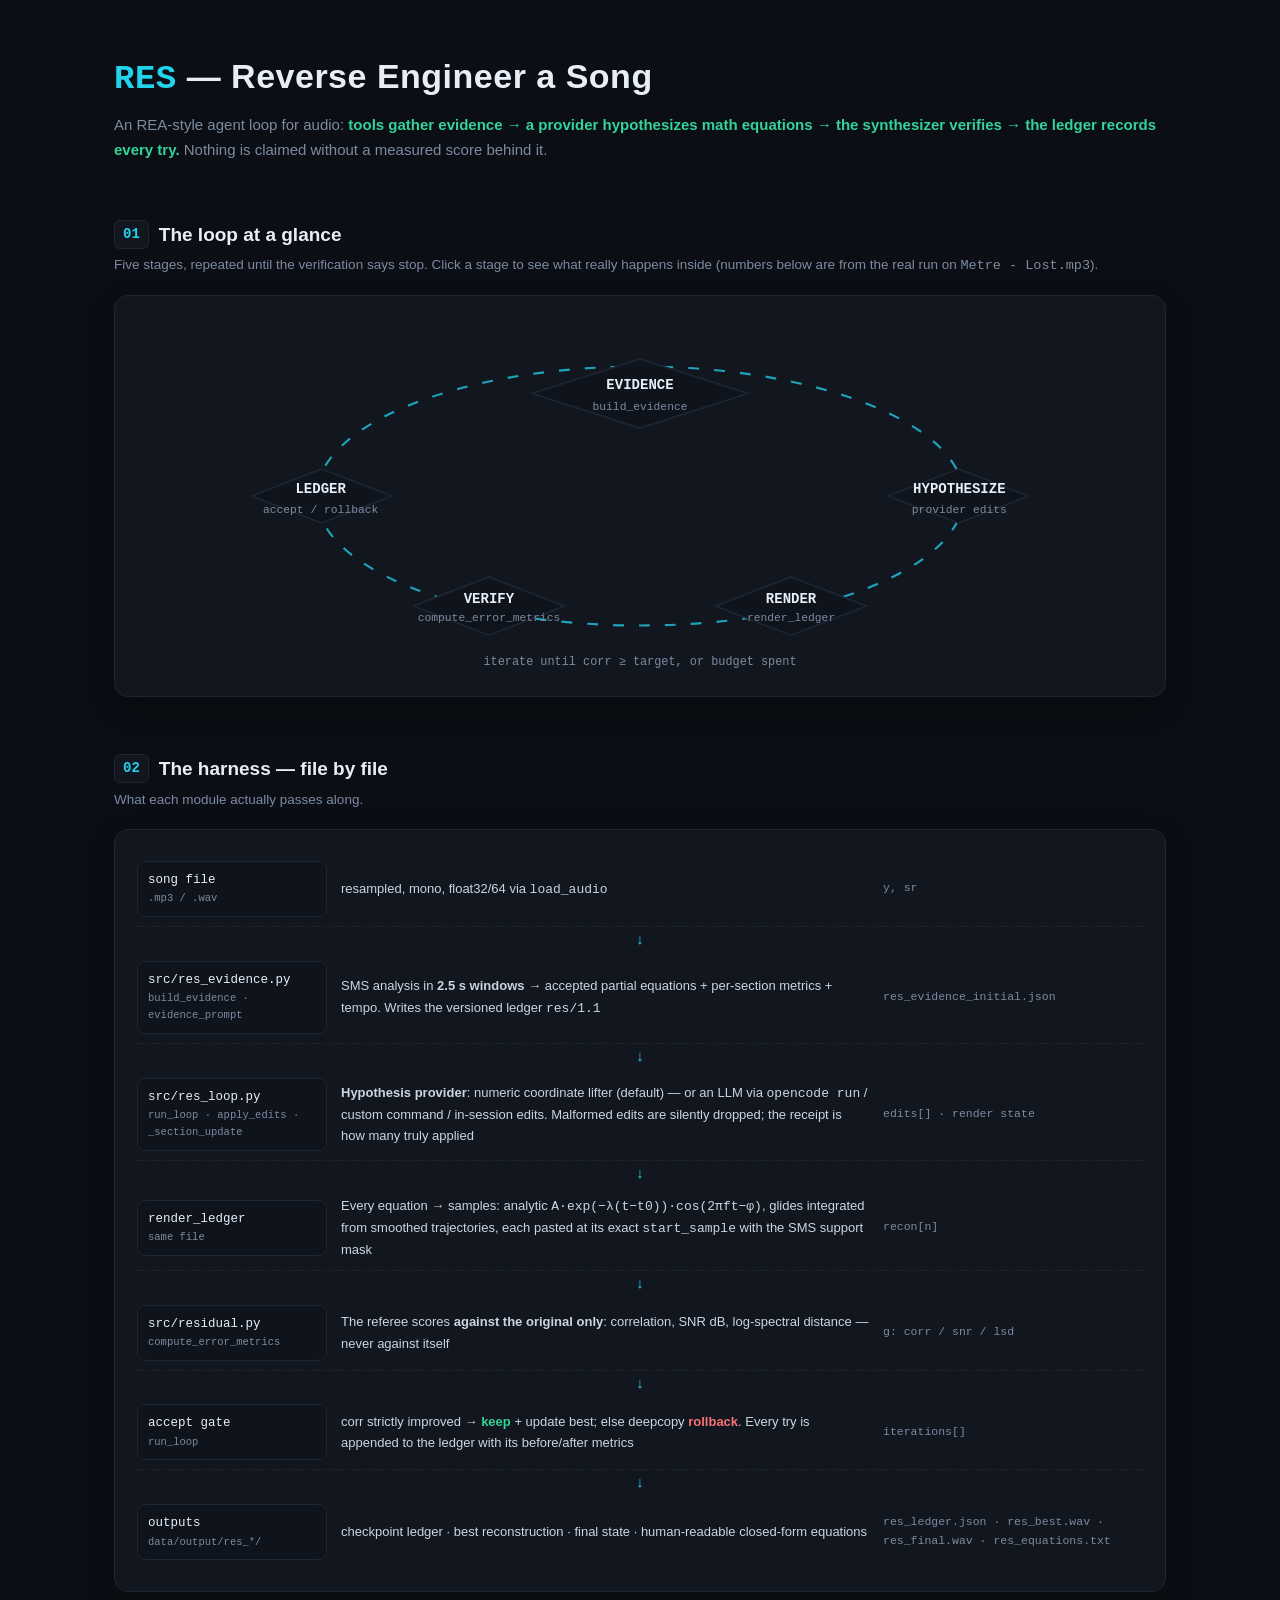
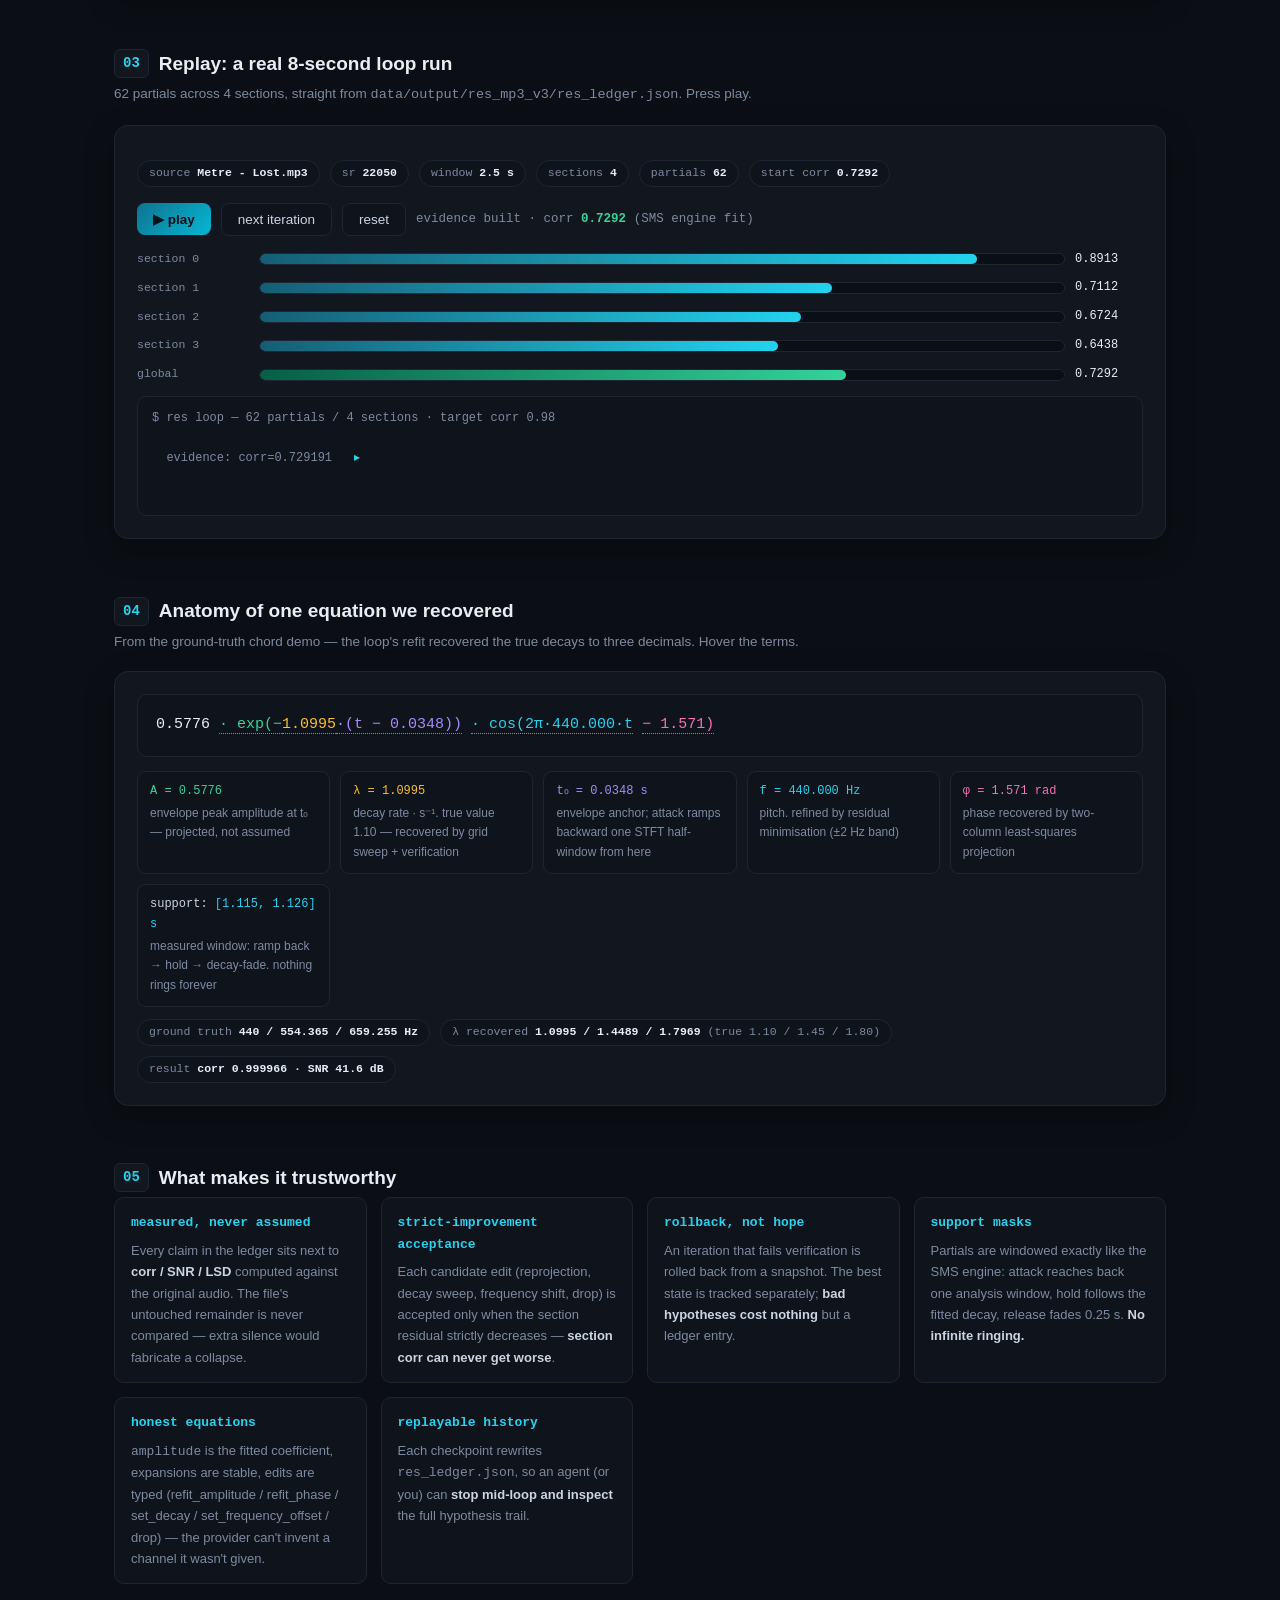
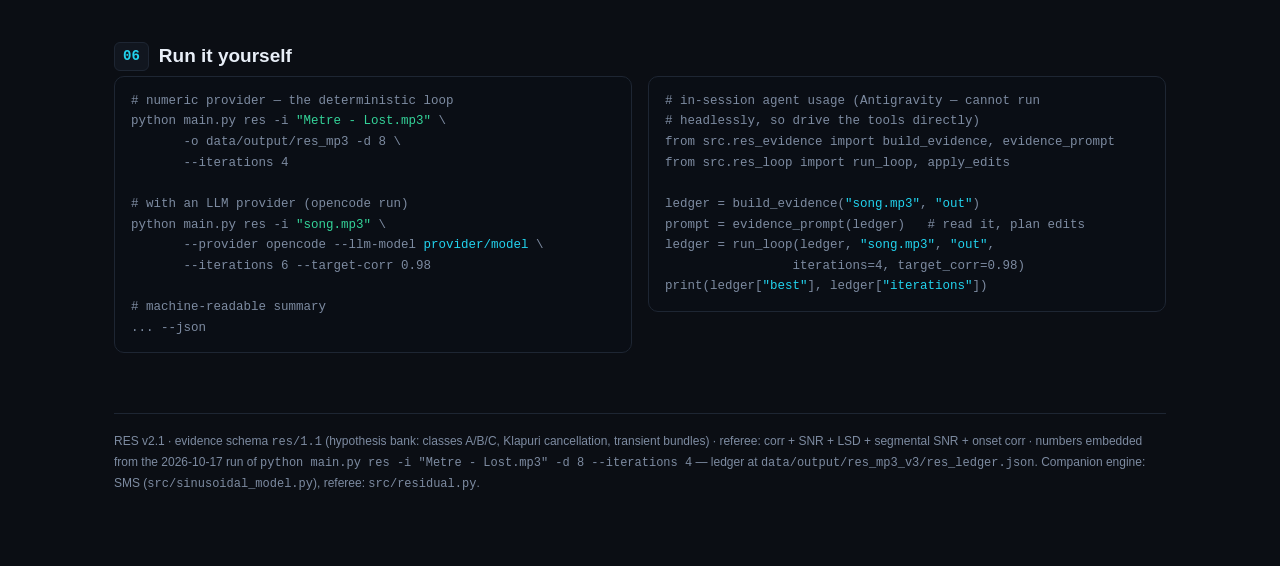
==== docs/res_pipeline.html @ 6658200d "feat: initial release of M2M (RES) mathematical audio pipeline and studio - Reverse-engineer audio i" ====
<!DOCTYPE html>
<html lang="en">
<head>
<meta charset="UTF-8">
<meta name="viewport" content="width=device-width, initial-scale=1.0">
<title>RES — Reverse Engineer a Song · pipeline</title>
<style>
  :root{
    --bg:#0b0e14; --panel:#11161f; --panel2:#0e131c; --line:#1e2633;
    --txt:#cbd5e1; --dim:#7d8ba1; --cyan:#22d3ee; --green:#34d399;
    --amber:#fbbf24; --red:#f87171; --violet:#a78bfa; --pink:#f472b6;
  }
  *{box-sizing:border-box;margin:0;padding:0}
  body{
    background:var(--bg);color:var(--txt);
    font:15px/1.65 -apple-system,"Segoe UI",Roboto,Helvetica,Arial,sans-serif;
    -webkit-font-smoothing:antialiased;
  }
  code,pre,.mono{font-family:ui-monospace,"Cascadia Code",Consolas,Menlo,monospace}
  .wrap{max-width:1100px;margin:0 auto;padding:48px 24px 80px}
  h1{font-size:34px;letter-spacing:.5px;color:#e8eef7}
  h1 .accent{color:var(--cyan)}
  .tag{color:var(--dim);margin-top:6px;font-size:15px}
  .tag b{color:var(--green);font-weight:600}
  section{margin-top:56px}
  h2{font-size:19px;color:#e8eef7;margin-bottom:4px;display:flex;align-items:center;gap:10px}
  h2 .no{color:var(--cyan);font-family:ui-monospace,monospace;font-size:14px;
        border:1px solid var(--line);border-radius:6px;padding:2px 8px;background:var(--panel)}
  .sub{color:var(--dim);font-size:13.5px;margin-bottom:18px}
  .panel{background:var(--panel);border:1px solid var(--line);border-radius:14px;
         padding:22px;box-shadow:0 10px 30px rgba(0,0,0,.25)}
  .grid2{display:grid;grid-template-columns:1fr 1fr;gap:16px}
  @media(max-width:860px){.grid2{grid-template-columns:1fr}}

  /* ---------- hero loop diagram ---------- */
  .loopbox{position:relative}
  svg text{font-family:ui-monospace,monospace}
  .stage{cursor:pointer}
  .stage polygon{fill:var(--panel2);stroke:var(--line);stroke-width:1.5;transition:.2s}
  .stage:hover polygon,.stage.on polygon{stroke:var(--stage,#22d3ee);
        fill:#131b28;filter:drop-shadow(0 0 6px rgba(34,211,238,.25))}
  .stage.t1{--stage:var(--cyan)} .stage.t2{--stage:var(--violet)}
  .stage.t3{--stage:var(--amber)} .stage.t4{--stage:var(--green)}
  .stage.t5{--stage:var(--pink)}
  .stage text.tt{fill:#e8eef7;font-size:13px;font-weight:700;text-anchor:middle}
  .stage text.ts{fill:var(--dim);font-size:10.5px;text-anchor:middle}
  .pulse{stroke:var(--cyan);stroke-width:2;fill:none;stroke-dasharray:10 14;
         animation:dash 1.2s linear infinite;opacity:.75}
  @keyframes dash{to{stroke-dashoffset:-24}}
  .detail{margin-top:16px;background:var(--panel2);border:1px solid var(--line);
          border-radius:10px;padding:16px 18px;display:none;font-size:14px}
  .detail.show{display:block}
  .detail h3{font-size:14px;margin-bottom:6px}
  .detail .m{color:var(--dim);font-size:12.5px;font-family:ui-monospace,monospace;
             background:#0a0e15;border:1px solid var(--line);border-radius:6px;
             padding:8px 10px;margin-top:8px;overflow-x:auto;white-space:pre}
  .k{color:var(--cyan)} .g{color:var(--green)} .a{color:var(--amber)}
  .v{color:var(--violet)} .p{color:var(--pink)} .r{color:var(--red)}

  /* ---------- flow ---------- */
  .flow{display:flex;flex-direction:column;gap:0}
  .frow{display:grid;grid-template-columns:190px 1fr 260px;gap:14px;align-items:center;
        padding:9px 0;border-bottom:1px dashed var(--line)}
  .frow:last-child{border-bottom:0}
  .fmod{font-family:ui-monospace,monospace;font-size:12.5px;color:#e8eef7;
        background:var(--panel2);border:1px solid var(--line);border-radius:8px;
        padding:8px 10px}
  .fmod small{display:block;color:var(--dim);font-size:10.5px}
  .fdata{font-size:13px}
  .fout{font-family:ui-monospace,monospace;font-size:11.5px;color:var(--dim)}
  .arrow{color:var(--cyan);text-align:center;font-size:15px}

  /* ---------- stepper ---------- */
  .bars{display:flex;flex-direction:column;gap:9px;margin-top:14px}
  .bar-row{display:grid;grid-template-columns:112px 1fr 68px;gap:10px;align-items:center}
  .bar-row .lb{font-family:ui-monospace,monospace;font-size:11.5px;color:var(--dim)}
  .track{height:12px;background:#0a0e15;border:1px solid var(--line);border-radius:6px;overflow:hidden}
  .fill{height:100%;width:0%;border-radius:5px;background:linear-gradient(90deg,#155e75,var(--cyan));
        transition:width .7s cubic-bezier(.2,.7,.2,1)}
  .fill.hot{background:linear-gradient(90deg,#065f46,var(--green))}
  .val{font-family:ui-monospace,monospace;font-size:12px;color:#e8eef7}
  .stepbar{display:flex;gap:10px;margin:16px 0 4px;flex-wrap:wrap;align-items:center}
  button{background:var(--panel2);border:1px solid var(--line);color:var(--txt);
         padding:8px 16px;border-radius:8px;cursor:pointer;font-size:13.5px;transition:.15s}
  button:hover{border-color:var(--cyan);color:var(--cyan)}
  button.primary{background:linear-gradient(135deg,#0e7490,#06b6d4);border:0;color:#04121a;font-weight:700}
  .statusline{font-family:ui-monospace,monospace;font-size:12.5px;color:var(--dim)}
  .statusline b{color:var(--green)}
  .itlog{margin-top:12px;background:var(--panel2);border:1px solid var(--line);border-radius:10px;
         padding:12px 14px;font-family:ui-monospace,monospace;font-size:12px;min-height:120px;
         white-space:pre;overflow-x:auto;color:var(--dim)}
  .itlog .add{color:var(--green)} .itlog .no{color:var(--red)}

  /* ---------- equation anatomy ---------- */
  .eq{font-family:ui-monospace,monospace;font-size:15px;color:#e8eef7;background:var(--panel2);
      border:1px solid var(--line);border-radius:10px;padding:18px;overflow-x:auto;white-space:nowrap}
  .eq t{cursor:help;border-bottom:1px dotted var(--dim)}
  .eq t:hover{color:#fff}
  .eq .eA{color:var(--green)} .eq .eL{color:var(--amber)} .eq .eT{color:var(--violet)}
  .eq .eF{color:var(--cyan)} .eq .eP{color:var(--pink)} .eq .eW{color:var(--dim)}
  .terms{display:grid;grid-template-columns:repeat(auto-fit,minmax(190px,1fr));gap:10px;margin-top:14px}
  .term{background:var(--panel2);border:1px solid var(--line);border-radius:9px;padding:10px 12px}
  .term .tt2{font-family:ui-monospace,monospace;font-size:12px}
  .term .dd{color:var(--dim);font-size:12px;margin-top:2px}

  /* ---------- cards ---------- */
  .cards{display:grid;grid-template-columns:repeat(auto-fit,minmax(240px,1fr));gap:14px}
  .card{background:var(--panel2);border:1px solid var(--line);border-radius:10px;padding:14px 16px}
  .card h4{font-size:13px;color:var(--cyan);margin-bottom:6px;font-family:ui-monospace,monospace}
  .card p{font-size:13px;color:var(--dim)}
  .card p b{color:var(--txt)}
  pre.cmd{background:#0a0e15;border:1px solid var(--line);border-radius:10px;padding:14px 16px;
          font-size:12.5px;overflow-x:auto;color:var(--dim)}
  pre.cmd .c1{color:var(--green)} pre.cmd .c2{color:var(--dim)} pre.cmd .c3{color:var(--cyan)}
  .metric-badges{display:flex;gap:10px;flex-wrap:wrap;margin-top:12px}
  .badge{font-family:ui-monospace,monospace;font-size:11.5px;border:1px solid var(--line);
         border-radius:999px;padding:3px 11px;color:var(--dim);background:var(--panel2)}
  .badge b{color:#e8eef7}
  footer{margin-top:60px;color:var(--dim);font-size:12px;border-top:1px solid var(--line);padding-top:18px}
  a{color:var(--cyan)}
</style>
</head>
<body>
<div class="wrap">

  <header>
    <h1><span class="accent" style="font-family:ui-monospace,monospace">RES</span> — Reverse Engineer a Song</h1>
    <p class="tag">An REA-style agent loop for audio: <b>tools gather evidence → a provider hypothesizes math equations → the synthesizer verifies → the ledger records every try.</b> Nothing is claimed without a measured score behind it.</p>
  </header>

  <!-- ============ 1. THE LOOP ============ -->
  <section>
    <h2><span class="no">01</span> The loop at a glance</h2>
    <p class="sub">Five stages, repeated until the verification says stop. Click a stage to see what really happens inside (numbers below are from the real run on <span class="mono">Metre - Lost.mp3</span>).</p>
    <div class="panel loopbox">
      <svg viewBox="0 0 760 330" width="100%" style="max-width:820px;display:block;margin:0 auto">
        <!-- pulse ring -->
        <ellipse class="pulse" cx="380" cy="165" rx="300" ry="120"/>
        <!-- stage nodes -->
        <g class="stage t1" onclick="showStage(0)"><polygon points="380,38 480,70 380,102 280,70"/>
          <text class="tt" x="380" y="66">EVIDENCE</text><text class="ts" x="380" y="85">build_evidence</text></g>
        <g class="stage t2" onclick="showStage(1)"><polygon points="675,140 740,165 675,190 610,165"/>
          <text class="tt" x="676" y="162">HYPOTHESIZE</text><text class="ts" x="676" y="181">provider edits</text></g>
        <g class="stage t3" onclick="showStage(2)"><polygon points="520,240 590,267 520,294 450,267"/>
          <text class="tt" x="520" y="264">RENDER</text><text class="ts" x="520" y="281">render_ledger</text></g>
        <g class="stage t4" onclick="showStage(3)"><polygon points="240,240 310,267 240,294 170,267"/>
          <text class="tt" x="240" y="264">VERIFY</text><text class="ts" x="240" y="281">compute_error_metrics</text></g>
        <g class="stage t5" onclick="showStage(4)"><polygon points="85,140 20,165 85,190 150,165"/>
          <text class="tt" x="84" y="162">LEDGER</text><text class="ts" x="84" y="181">accept / rollback</text></g>
        <text x="380" y="322" text-anchor="middle" fill="#7d8ba1" font-size="11" font-family="ui-monospace,monospace">iterate until corr ≥ target, or budget spent</text>
      </svg>
      <div id="stages" class="detail"></div>
    </div>
  </section>

  <!-- ============ 2. DATA FLOW ============ -->
  <section>
    <h2><span class="no">02</span> The harness — file by file</h2>
    <p class="sub">What each module actually passes along.</p>
    <div class="panel flow">
      <div class="frow"><div class="fmod">song file<small>.mp3 / .wav</small></div><div class="fdata">resampled, mono, float32/64 via <span class="mono">load_audio</span></div><div class="fout"><span class="mono">y, sr</span></div></div>
      <div class="arrow">↓</div>
      <div class="frow"><div class="fmod">src/res_evidence.py<small>build_evidence · evidence_prompt</small></div><div class="fdata">SMS analysis in <b>2.5 s windows</b> → accepted partial equations + per-section metrics + tempo. Writes the versioned ledger <span class="mono">res/1.1</span></div><div class="fout"><span class="mono">res_evidence_initial.json</span></div></div>
      <div class="arrow">↓</div>
      <div class="frow"><div class="fmod">src/res_loop.py<small>run_loop · apply_edits · _section_update</small></div><div class="fdata"><b>Hypothesis provider</b>: numeric coordinate lifter (default) — or an LLM via <span class="mono">opencode run</span> / custom command / in-session edits. Malformed edits are silently dropped; the receipt is how many truly applied</div><div class="fout"><span class="mono">edits[] · render state</span></div></div>
      <div class="arrow">↓</div>
      <div class="frow"><div class="fmod">render_ledger<small>same file</small></div><div class="fdata">Every equation → samples: analytic <span class="mono">A·exp(−λ(t−t0))·cos(2πft−φ)</span>, glides integrated from smoothed trajectories, each pasted at its exact <span class="mono">start_sample</span> with the SMS support mask</div><div class="fout"><span class="mono">recon[n]</span></div></div>
      <div class="arrow">↓</div>
      <div class="frow"><div class="fmod">src/residual.py<small>compute_error_metrics</small></div><div class="fdata">The referee scores <b>against the original only</b>: correlation, SNR&nbsp;dB, log-spectral distance — never against itself</div><div class="fout"><span class="mono">g: corr / snr / lsd</span></div></div>
      <div class="arrow">↓</div>
      <div class="frow"><div class="fmod">accept gate<small>run_loop</small></div><div class="fdata">corr strictly improved → <b class="g">keep</b> + update best; else deepcopy <b class="r">rollback</b>. Every try is appended to the ledger with its before/after metrics</div><div class="fout"><span class="mono">iterations[]</span></div></div>
      <div class="arrow">↓</div>
      <div class="frow"><div class="fmod">outputs<small>data/output/res_*/</small></div><div class="fdata">checkpoint ledger · best reconstruction · final state · human-readable closed-form equations</div><div class="fout"><span class="mono">res_ledger.json · res_best.wav · res_final.wav · res_equations.txt</span></div></div>
    </div>
  </section>

  <!-- ============ 3. STEPPER ============ -->
  <section>
    <h2><span class="no">03</span> Replay: a real 8-second loop run</h2>
    <p class="sub">62 partials across 4 sections, straight from <span class="mono">data/output/res_mp3_v3/res_ledger.json</span>. Press play.</p>
    <div class="panel">
      <div class="metric-badges">
        <span class="badge">source <b>Metre - Lost.mp3</b></span>
        <span class="badge">sr <b>22050</b></span>
        <span class="badge">window <b>2.5 s</b></span>
        <span class="badge">sections <b>4</b></span>
        <span class="badge">partials <b>62</b></span>
        <span class="badge">start corr <b>0.7292</b></span>
      </div>
      <div class="stepbar">
        <button class="primary" onclick="play()">▶ play</button>
        <button onclick="step(1)">next iteration</button>
        <button onclick="reset()">reset</button>
        <span class="statusline" id="status">evidence built · corr <b>0.7292</b></span>
      </div>
      <div class="bars" id="bars"></div>
      <div class="itlog" id="itlog">$ waiting…</div>
    </div>
  </section>

  <!-- ============ 4. ANATOMY ============ -->
  <section>
    <h2><span class="no">04</span> Anatomy of one equation we recovered</h2>
    <p class="sub">From the ground-truth chord demo — the loop's refit recovered the true decays to three decimals. Hover the terms.</p>
    <div class="panel">
      <div class="eq">0.5776 <t class="eA" title="Amplitude A: envelope peak at anchor t0">· exp(−</t><t class="eL" title="Decay λ: springy exponential falloff">1.0995</t><t class="eT" title="t − t0: time relative to the fitted anchor">·(t − 0.0348))</t> <t class="eF" title="Frequency f: pitch in Hz">· cos(2π·440.000·t</t> <t class="eP" title="Phase φ: cosine alignment, referenced to the fitting section's time origin">− 1.571)</t></div>
      <div class="terms">
        <div class="term"><div class="tt2"><span class="g">A = 0.5776</span></div><div class="dd">envelope peak amplitude at t₀ — projected, not assumed</div></div>
        <div class="term"><div class="tt2"><span class="a">λ = 1.0995</span></div><div class="dd">decay rate · s⁻¹. true value 1.10 — recovered by grid sweep + verification</div></div>
        <div class="term"><div class="tt2"><span class="v">t₀ = 0.0348 s</span></div><div class="dd">envelope anchor; attack ramps backward one STFT half-window from here</div></div>
        <div class="term"><div class="tt2"><span class="k">f = 440.000 Hz</span></div><div class="dd">pitch. refined by residual minimisation (±2 Hz band)</div></div>
        <div class="term"><div class="tt2"><span class="p">φ = 1.571 rad</span></div><div class="dd">phase recovered by two-column least-squares projection</div></div>
        <div class="term"><div class="tt2">support: <span class="k">[1.115, 1.126] s</span></div><div class="dd">measured window: ramp back → hold → decay-fade. nothing rings forever</div></div>
      </div>
      <div class="metric-badges">
        <span class="badge">ground truth <b>440 / 554.365 / 659.255 Hz</b></span>
        <span class="badge">λ recovered <b>1.0995 / 1.4489 / 1.7969</b> (true 1.10 / 1.45 / 1.80)</span>
        <span class="badge">result <b>corr 0.999966 · SNR 41.6 dB</b></span>
      </div>
    </div>
  </section>

  <!-- ============ 5. INVARIANTS ============ -->
  <section>
    <h2><span class="no">05</span> What makes it trustworthy</h2>
    <div class="cards">
      <div class="card"><h4>measured, never assumed</h4><p>Every claim in the ledger sits next to <b>corr / SNR / LSD</b> computed against the original audio. The file's untouched remainder is never compared — extra silence would fabricate a collapse.</p></div>
      <div class="card"><h4>strict-improvement acceptance</h4><p>Each candidate edit (reprojection, decay sweep, frequency shift, drop) is accepted only when the section residual strictly decreases — <b>section corr can never get worse</b>.</p></div>
      <div class="card"><h4>rollback, not hope</h4><p>An iteration that fails verification is rolled back from a snapshot. The best state is tracked separately; <b>bad hypotheses cost nothing</b> but a ledger entry.</p></div>
      <div class="card"><h4>support masks</h4><p>Partials are windowed exactly like the SMS engine: attack reaches back one analysis window, hold follows the fitted decay, release fades 0.25 s. <b>No infinite ringing.</b></p></div>
      <div class="card"><h4>honest equations</h4><p><span class="mono">amplitude</span> is the fitted coefficient, expansions are stable, edits are typed (refit_amplitude / refit_phase / set_decay / set_frequency_offset / drop) — the provider can't invent a channel it wasn't given.</p></div>
      <div class="card"><h4>replayable history</h4><p>Each checkpoint rewrites <span class="mono">res_ledger.json</span>, so an agent (or you) can <b>stop mid-loop and inspect</b> the full hypothesis trail.</p></div>
    </div>
  </section>

  <!-- ============ 6. RUN IT ============ -->
  <section>
    <h2><span class="no">06</span> Run it yourself</h2>
    <div class="grid2">
      <div>
        <pre class="cmd"><span class="c2"># numeric provider — the deterministic loop</span>
python main.py res -i <span class="c1">"Metre - Lost.mp3"</span> <span class="c2">\</span>
       -o data/output/res_mp3 -d 8 <span class="c2">\</span>
       --iterations 4

<span class="c2"># with an LLM provider (opencode run)</span>
python main.py res -i <span class="c1">"song.mp3"</span> <span class="c2">\</span>
       --provider opencode --llm-model <span class="c3">provider/model</span> <span class="c2">\</span>
       --iterations 6 --target-corr 0.98

<span class="c2"># machine-readable summary</span>
... --json</pre>
      </div>
      <div>
        <pre class="cmd"><span class="c2"># in-session agent usage (Antigravity — cannot run
# headlessly, so drive the tools directly)</span>
from src.res_evidence import build_evidence, evidence_prompt
from src.res_loop import run_loop, apply_edits

ledger = build_evidence(<span class="c3">"song.mp3"</span>, <span class="c3">"out"</span>)
prompt = evidence_prompt(ledger)   <span class="c2"># read it, plan edits</span>
ledger = run_loop(ledger, <span class="c3">"song.mp3"</span>, <span class="c3">"out"</span>,
                 iterations=4, target_corr=0.98)
print(ledger[<span class="c3">"best"</span>], ledger[<span class="c3">"iterations"</span>])</pre>
      </div>
    </div>
  </section>

  <footer>
    RES v2.1 · evidence schema <span class="mono">res/1.1</span> (hypothesis bank: classes A/B/C, Klapuri cancellation, transient bundles) · referee: corr + SNR + LSD + segmental SNR + onset corr · numbers embedded from the 2026-10-17 run of
    <span class="mono">python main.py res -i "Metre - Lost.mp3" -d 8 --iterations 4</span> —
    ledger at <span class="mono">data/output/res_mp3_v3/res_ledger.json</span>. Companion engine: SMS (<span class="mono">src/sinusoidal_model.py</span>), referee: <span class="mono">src/residual.py</span>.
  </footer>
</div>

<script>
/* ---------- embedded measured data (real run, res_ledger.json) ---------- */
const RES = {
  start: {corr: 0.729191, snr: 3.29,
          sections: [0.891315, 0.711159, 0.672352, 0.643752], partials: 62},
  iterations: [
    {corr: 0.756046, snr: 3.681, lsd: 4.190, accepted: true, providers: "numeric+bank",
     sections: [0.893782, 0.742379, 0.700459, 0.715435], onset: 0.265},
    {corr: 0.769659, snr: 3.897, lsd: 4.084, accepted: true, providers: "numeric+bank",
     sections: [0.894786, 0.759417, 0.708307, 0.800931], onset: 0.275},
    {corr: 0.785950, snr: 4.176, lsd: 3.989, accepted: true, providers: "numeric+bank",
     sections: [0.894958, 0.782331, 0.716503, 0.845836], onset: 0.384},
    {corr: 0.804284, snr: 4.518, lsd: 3.955, accepted: true, providers: "numeric+bank",
     sections: [0.895005, 0.810846, 0.721643, 0.871944], onset: 0.442},
  ],
};
const STAGES = [
  {t:"EVIDENCE — build_evidence", c:"var(--cyan)", h:`The song is loaded and analysed by the SMS engine in <b>2.5&nbsp;s windows</b>. Partial spikes → tracks → fitted coefficients <span class="mono">(frequency, projection_gain, envelope_a0/decay/t0, phase, start/end)</span>. Output is a versioned JSON ledger: one section per window, each holding its partial equations and its measured corr/SNR/LSD against the original — so any agent can see exactly which sections are under-described.`,
   m:`y, sr = load_audio(song)
r = sinusoidal_reconstruction(y, sr, window_s=2.5)
sections[i] = {start, start_sample, partials[],
               metrics: {corr, snr_db, lsd}}
ledger = {schema:"res/1.1", sections[], best, iterations[]}`},
  {t:"HYPOTHESIZE — provider edits + hypothesis bank", c:"var(--violet)", h:`<b>Class A</b> (verified v1): a greedy coordinate <i>lifter</i> — per partial it sweeps λ∈{0.5…2}×, projects (A,φ) on a masked cosine/sine basis, refines f by residual minimisation, and may drop the partial — every candidate accepted only on strict section-<b>correlation</b> improvement (the VERIFY metric itself, not raw energy). <b>Class B</b> (v2 bank): whole notes at <span class="mono">f_m = m·F0·√(1+B·m²)</span> (inharmonicity, Valette–Cuesta damping <span class="mono">σ_m = a + b·f_m</span>), nominated from the residual by Klapuri-style harmonic summation with 1/m weights — <i>and</i> an even-harmonic voicing veto that rejects subharmonic phantoms, plus iterative estimation–cancellation so a second instrument stops hiding inside the first one's harmonic comb. <b>Class C</b> (v2.1, transients): Bello spectral-flux onsets raise hits; each hit is explained by a bundle of fast-decay damped modes picked from the onset <i>difference spectrum</i> (attack minus pre-hit window) and fitted with sequential deflation — a hit is a set of quickly-dying modes, so no new render machinery is added; the same dual gate critiques it. <b>opencode</b>: an LLM shells in headlessly and returns typed JSON edits (refit_amplitude / refit_phase / set_decay / set_frequency_offset / drop). <b>in-session</b>: you call <span class="mono">apply_edits()</span> yourself. Every candidate — accepted or rejected — is recorded under <span class="mono">section["hypothesis_bank"]</span>.`,
   m:`edits = [{"section":1,"id":"part_013","op":"set_decay","value":2.5}]
f0s = harmonic_sum(residual)   # k candidates, vetoed, cancelled
notes = [f_m = m*f0*sqrt(1+B*m^2)]            # class B
hits  = bundle(onset_diff_spectrum, decay≤200)# class C
apply_edits(ledger, edits) -> n_applied`},
  {t:"RENDER — render_ledger", c:"var(--amber)", h:`Pure math → audio. Constants close-form as <span class="mono">A·exp(−λ(t−t₀))·cos(2πft − φ)</span>; glides integrate their median-smoothed frequency trajectory exactly like the SMS engine did (phase referenced to the section's own time origin). Every partial is pasted at its exact <span class="mono">start_sample</span> behind the SMS support mask — attack ramp backward, hold by fitted decay, 0.25 s fade. No part of the render may ring beyond its measured support.`,
   m:`sig = env·cos(2πf·t_fit − φ) · support_mask
out[w_start:end] += section render`},
  {t:"VERIFY — compute_error_metrics", c:"var(--green)", h:`The referee compares reconstruction against the <b>original</b> only, on exactly the analysed span (the untouched remainder of the file is excluded — extra silence would fabricate a fake collapse). Global corr is the loop's decision metric; SNR and log-spectral distance ride along into the ledger as receipts, and v2.1 adds two honesty channels: <b>segmental SNR</b> (frame-wise SNR over active frames — catches energy-bloated renders corr alone forgives) and <b>onset correlation</b> (does the render strike when the target strikes — the transient referee).`,
   m:`g = {correlation, snr_db, log_spectral_distance_db,
     seg_snr_db, onset_corr}        # v2.1 referee set
accepted = g.corr > best.corr + 1e-9`},
  {t:"LEDGER — accept or rollback", c:"var(--pink)", h:`Accepted iterations update the best state (deep-copied); rejected ones restore it — a bad hypothesis costs one ledger entry, nothing else. Every try is appended with provider, edit count, and before/after metrics, and the checkpoint file is rewritten so the trail survives process death. Looping stops at <span class="mono">--target-corr</span> or budget.`,
   m:`it = {iteration, provider, llm_edits_applied,
     accepted, global: {corr, snr, lsd}}
if not accepted: sections = deepcopy(best_sections)`},
];

/* ---------- stage viewer ---------- */
let curStage = -1;
function showStage(i){
  const el = document.getElementById('stages');
  document.querySelectorAll('.stage').forEach((s,j)=>s.classList.toggle('on', j===i));
  if (curStage === i){ el.classList.remove('show'); curStage = -1; return; }
  curStage = i;
  const s = STAGES[i];
  el.innerHTML = `<h3 style="color:${s.c}">${s.t}</h3>${s.h}<div class="m">${escapeHtml(s.m)}</div>`;
  el.classList.add('show');
}
function escapeHtml(s){ return s.replace(/&/g,'&amp;').replace(/</g,'&lt;'); }

/* ---------- iteration stepper ---------- */
const SECTIONS = ["section 0", "section 1", "section 2", "section 3"];
let barEls = [], curIt = 0, timer = null;
function buildBars(){
  const box = document.getElementById('bars'); box.innerHTML = '';
  barEls = [];
  const rows = [...SECTIONS.map((s,i)=>({lb:s, v: RES.start.sections[i], hot:false})), {lb:"global", v: RES.start.corr, hot:true}];
  rows.forEach(r=>{
    const d = document.createElement('div'); d.className='bar-row';
    d.innerHTML = `<div class="lb">${r.lb}</div>
      <div class="track"><div class="fill${r.hot?' hot':''}" data-hot="${r.hot?'1':'0'}"></div></div>
      <div class="val"></div>`;
    box.appendChild(d);
    barEls.push({fill: d.querySelector('.fill'), val: d.querySelector('.val'), hot:r.hot});
  });
  paint(); setStatus();
}
function paint(){
  barEls.forEach((b,i)=>{
    const v = b.hot ? curGlobal() : curSections()[i];
    b.fill.style.width = Math.max(0, Math.min(100, v*100)) + '%';
    b.val.textContent = v.toFixed(4);
    b.fill.classList.toggle('hot', b.hot);
  });
}
function curSections(){
  if (curIt === 0) return RES.start.sections;
  return RES.iterations[curIt-1].sections;
}
function curGlobal(){
  return curIt === 0 ? RES.start.corr : RES.iterations[curIt-1].corr;
}
function setStatus(){
  const st = document.getElementById('status');
  if (curIt === 0) st.innerHTML = `evidence built · corr <b>${RES.start.corr.toFixed(4)}</b> (SMS engine fit)`;
  else {
    const it = RES.iterations[curIt-1];
    st.innerHTML = `iteration ${curIt} [${it.providers}] · corr <b>${it.corr.toFixed(4)}</b> · snr <b>${it.snr} dB</b> · lsd <b>${it.lsd} dB</b> · onset <b>${(it.onset||0).toFixed(3)}</b>`;
  }
  const log = document.getElementById('itlog');
  let lines = [`$ res loop — 62 partials / 4 sections · target corr 0.98`, ``];
  lines.push(`  evidence: corr=${RES.start.corr.toFixed(6)}` + (curIt>0? '' : '   ▸'));
  let best = RES.start.corr;
  for (let i=0; i<curIt; i++){
    const it = RES.iterations[i];
    const better = it.corr > best;
    if (better) best = it.corr;
    lines.push(`  iter ${i+1}: [${it.providers}] corr=${it.corr.toFixed(4)} snr=${it.snr.toFixed(2)}dB lsd=${it.lsd.toFixed(1)}dB onset=${(it.onset||0).toFixed(2)} -> ${better?'accepted':'rejected (no improvement)'}${i===curIt-1?'   ▸':''}`);
  }
  log.innerHTML = lines.map(escapeHtml).join('\n').replace(/accepted/g,'<span class="add">accepted</span>').replace(/rejected/g,'<span class="no">rejected</span>').replace(/▸/g,'<span style="color:var(--cyan)">▸</span>');
}
function step(n){
  curIt = Math.max(0, Math.min(RES.iterations.length, curIt + n));
  paint(); setStatus();
}
function play(){
  reset();
  timer = setInterval(()=>{
    if (curIt >= RES.iterations.length){ clearInterval(timer); timer=null; return; }
    step(1);
  }, 1300);
}
function reset(){
  if (timer){ clearInterval(timer); timer = null; }
  curIt = 0; buildBars();
}
buildBars();
</script>
</body>
</html>
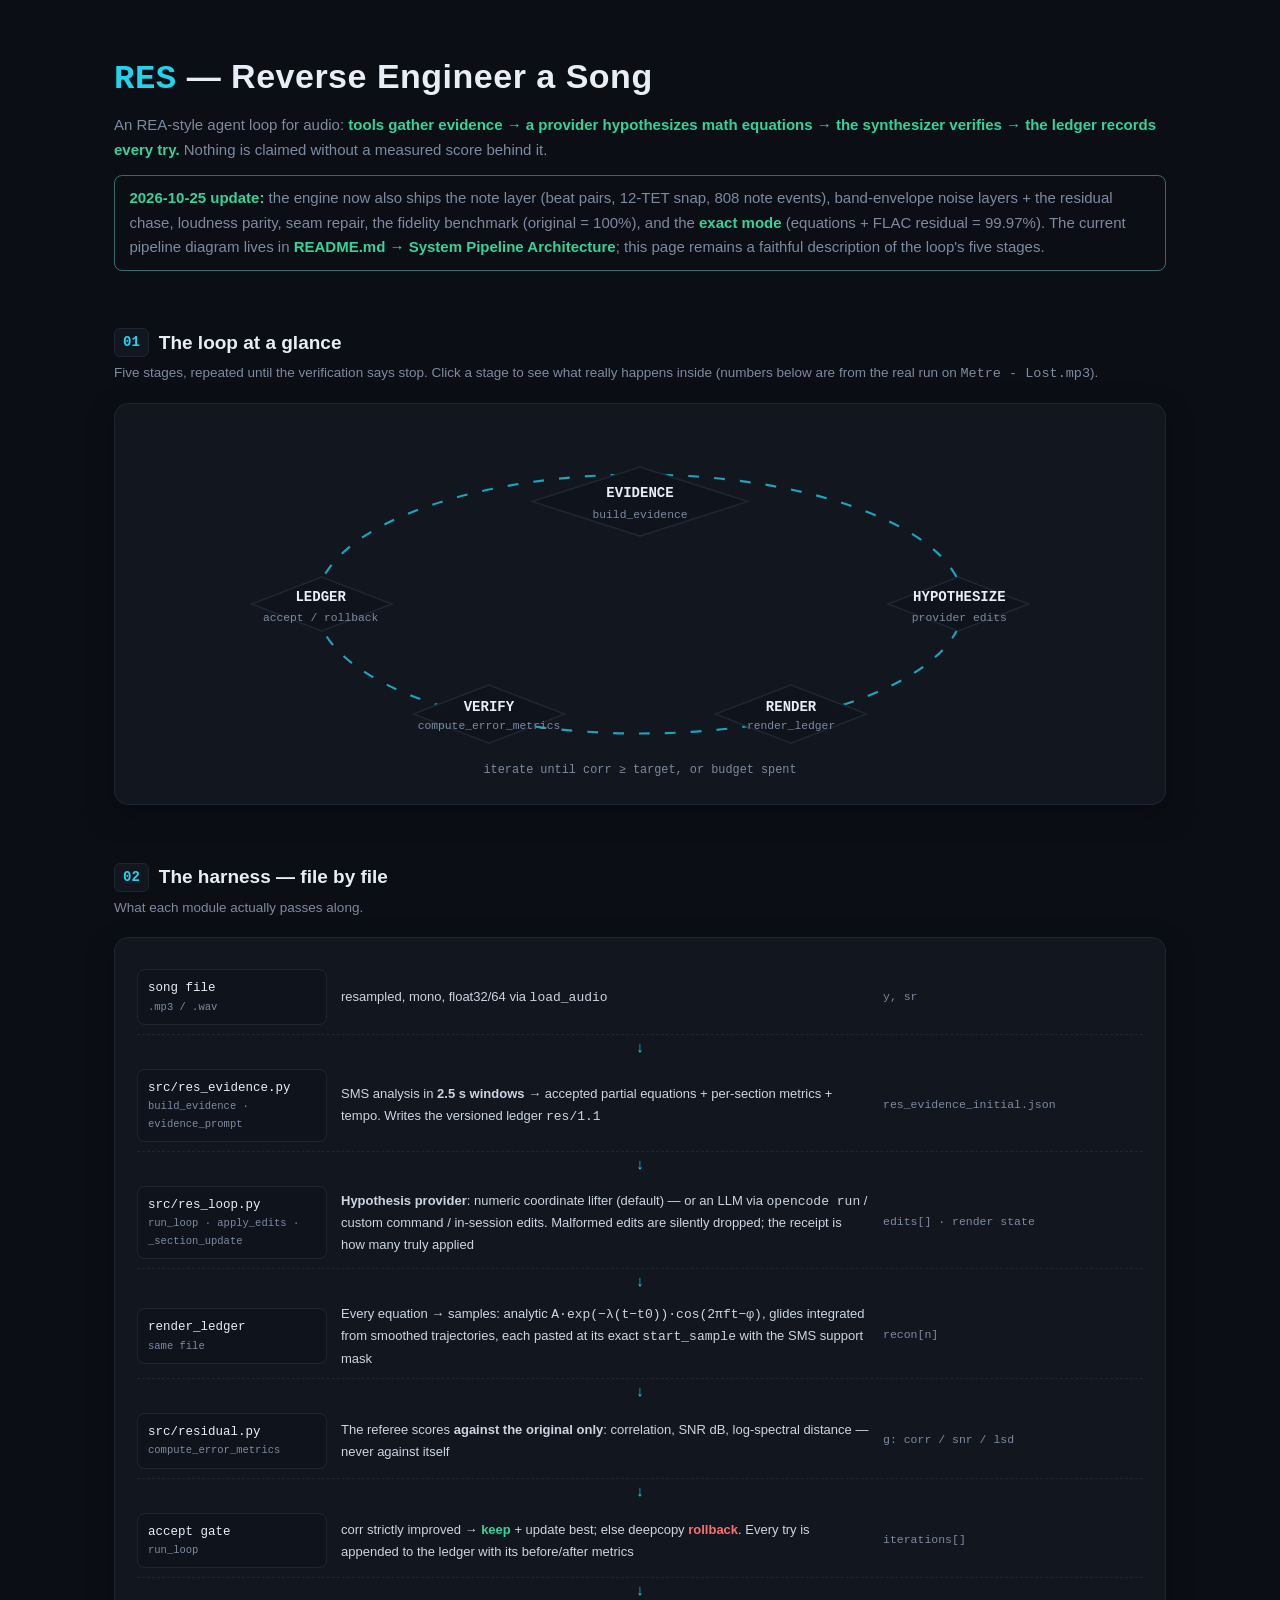
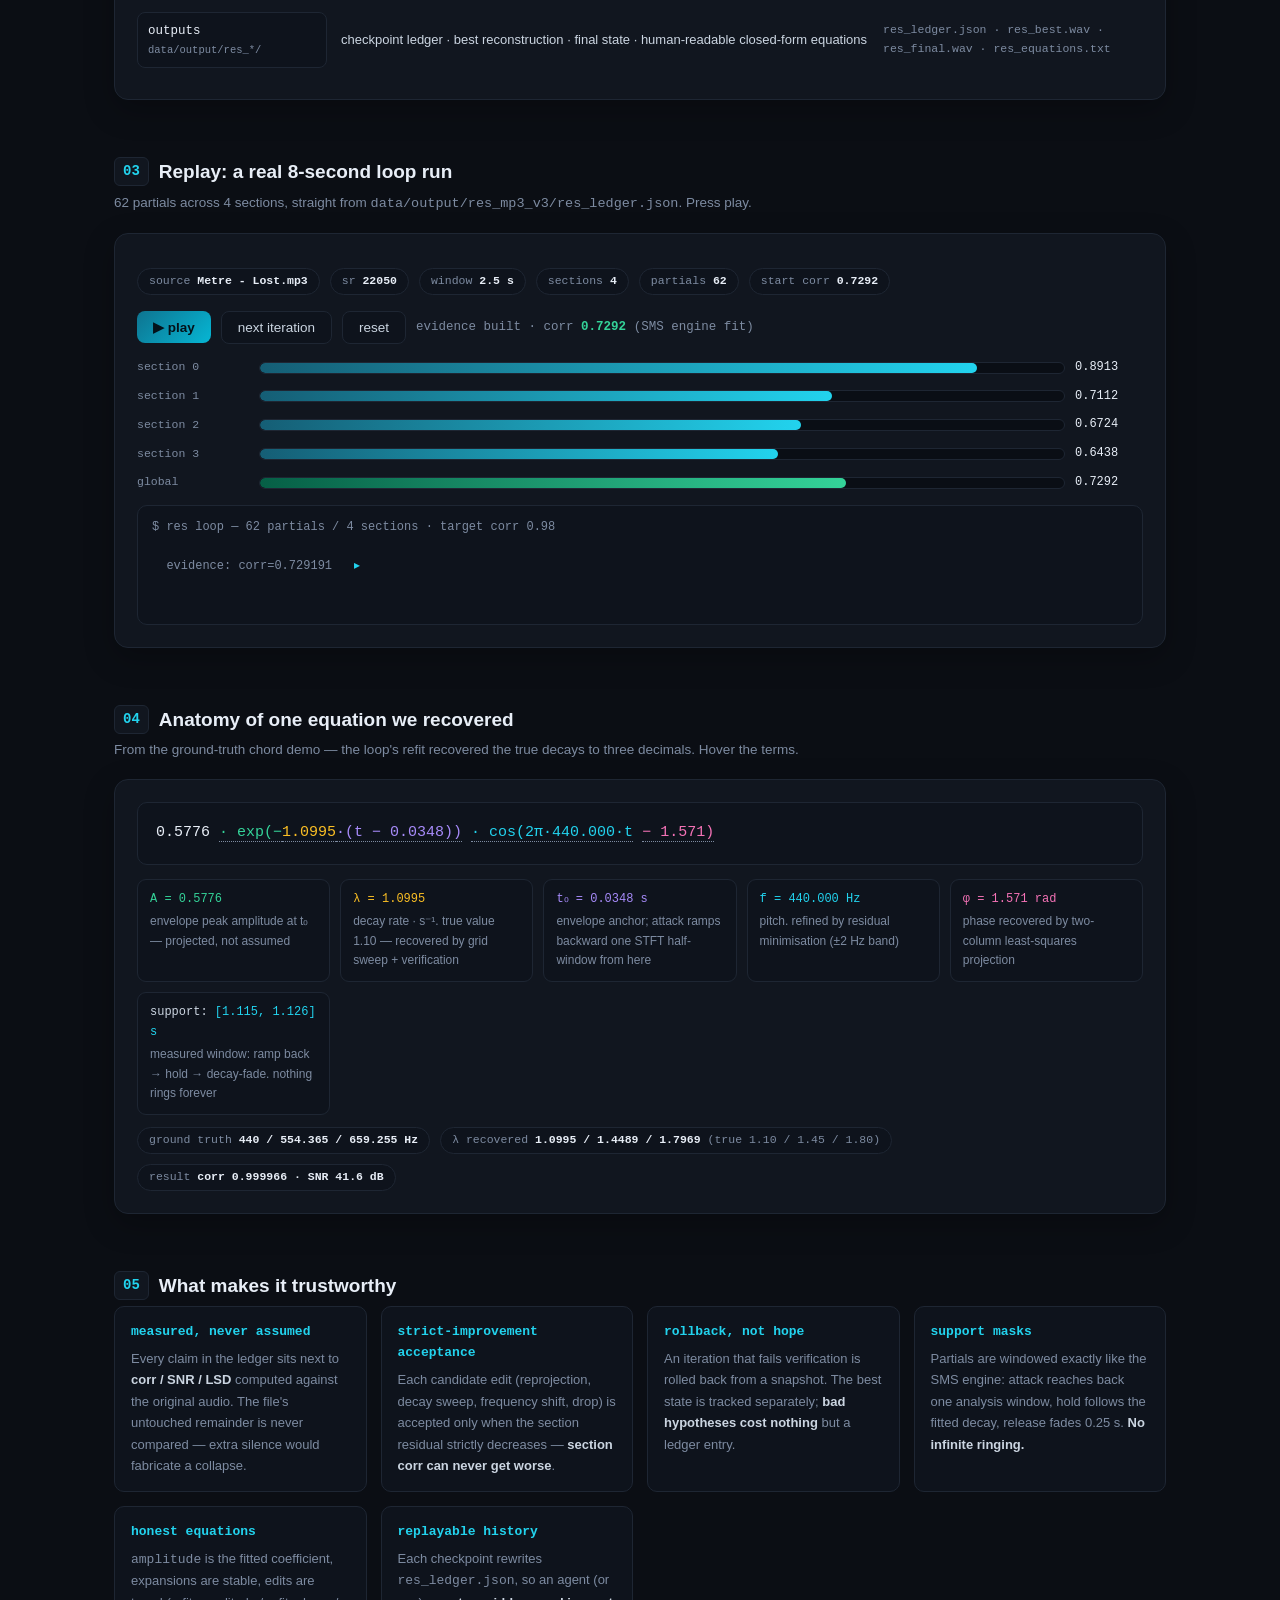
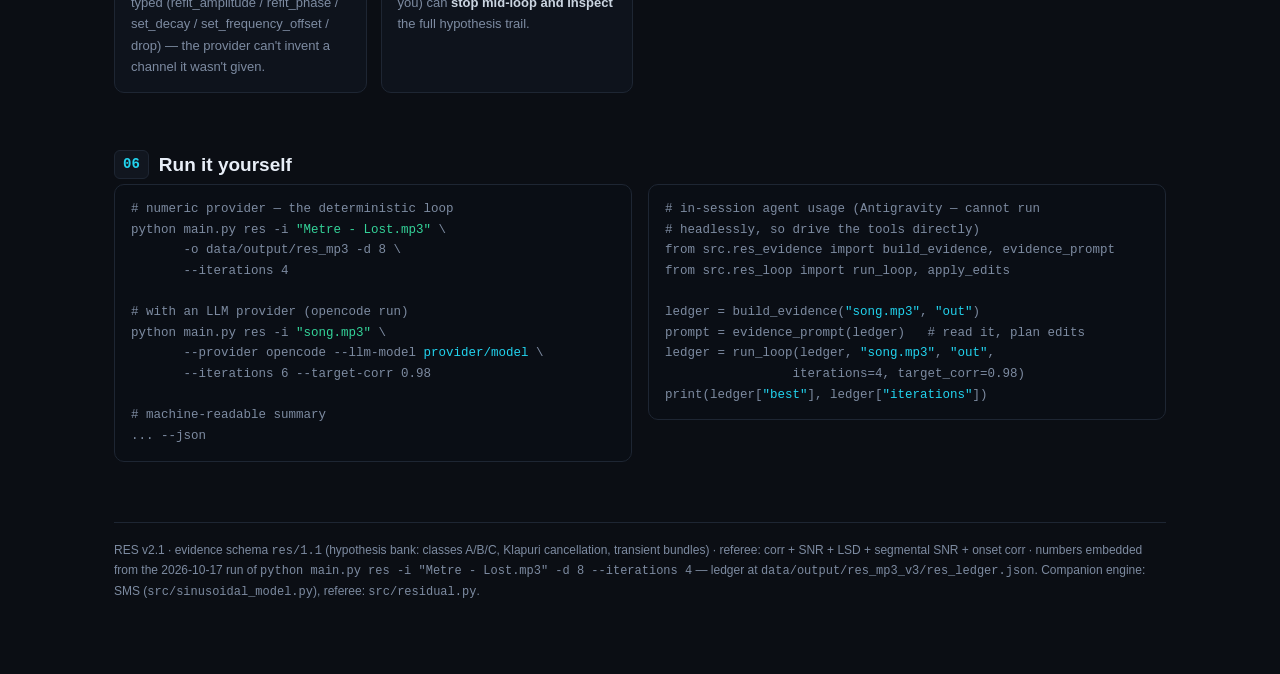
==== commit 14e60bdd: "docs: the metrics/limits sections and the pipeline HTML catch up to the 2026-10-25 engine What the m" ====
--- a/docs/res_pipeline.html
+++ b/docs/res_pipeline.html
@@ -126,6 +126,7 @@
   <header>
     <h1><span class="accent" style="font-family:ui-monospace,monospace">RES</span> — Reverse Engineer a Song</h1>
     <p class="tag">An REA-style agent loop for audio: <b>tools gather evidence → a provider hypothesizes math equations → the synthesizer verifies → the ledger records every try.</b> Nothing is claimed without a measured score behind it.</p>
+    <p class="tag" style="border:1px solid rgba(102,252,241,.4);border-radius:8px;padding:.6rem .9rem;margin-top:.8rem"><b>2026-10-25 update:</b> the engine now also ships the note layer (beat pairs, 12-TET snap, 808 note events), band-envelope noise layers + the residual chase, loudness parity, seam repair, the fidelity benchmark (original = 100%), and the <b>exact mode</b> (equations + FLAC residual = 99.97%). The current pipeline diagram lives in <b>README.md → System Pipeline Architecture</b>; this page remains a faithful description of the loop's five stages.</p>
   </header>
 
   <!-- ============ 1. THE LOOP ============ -->
